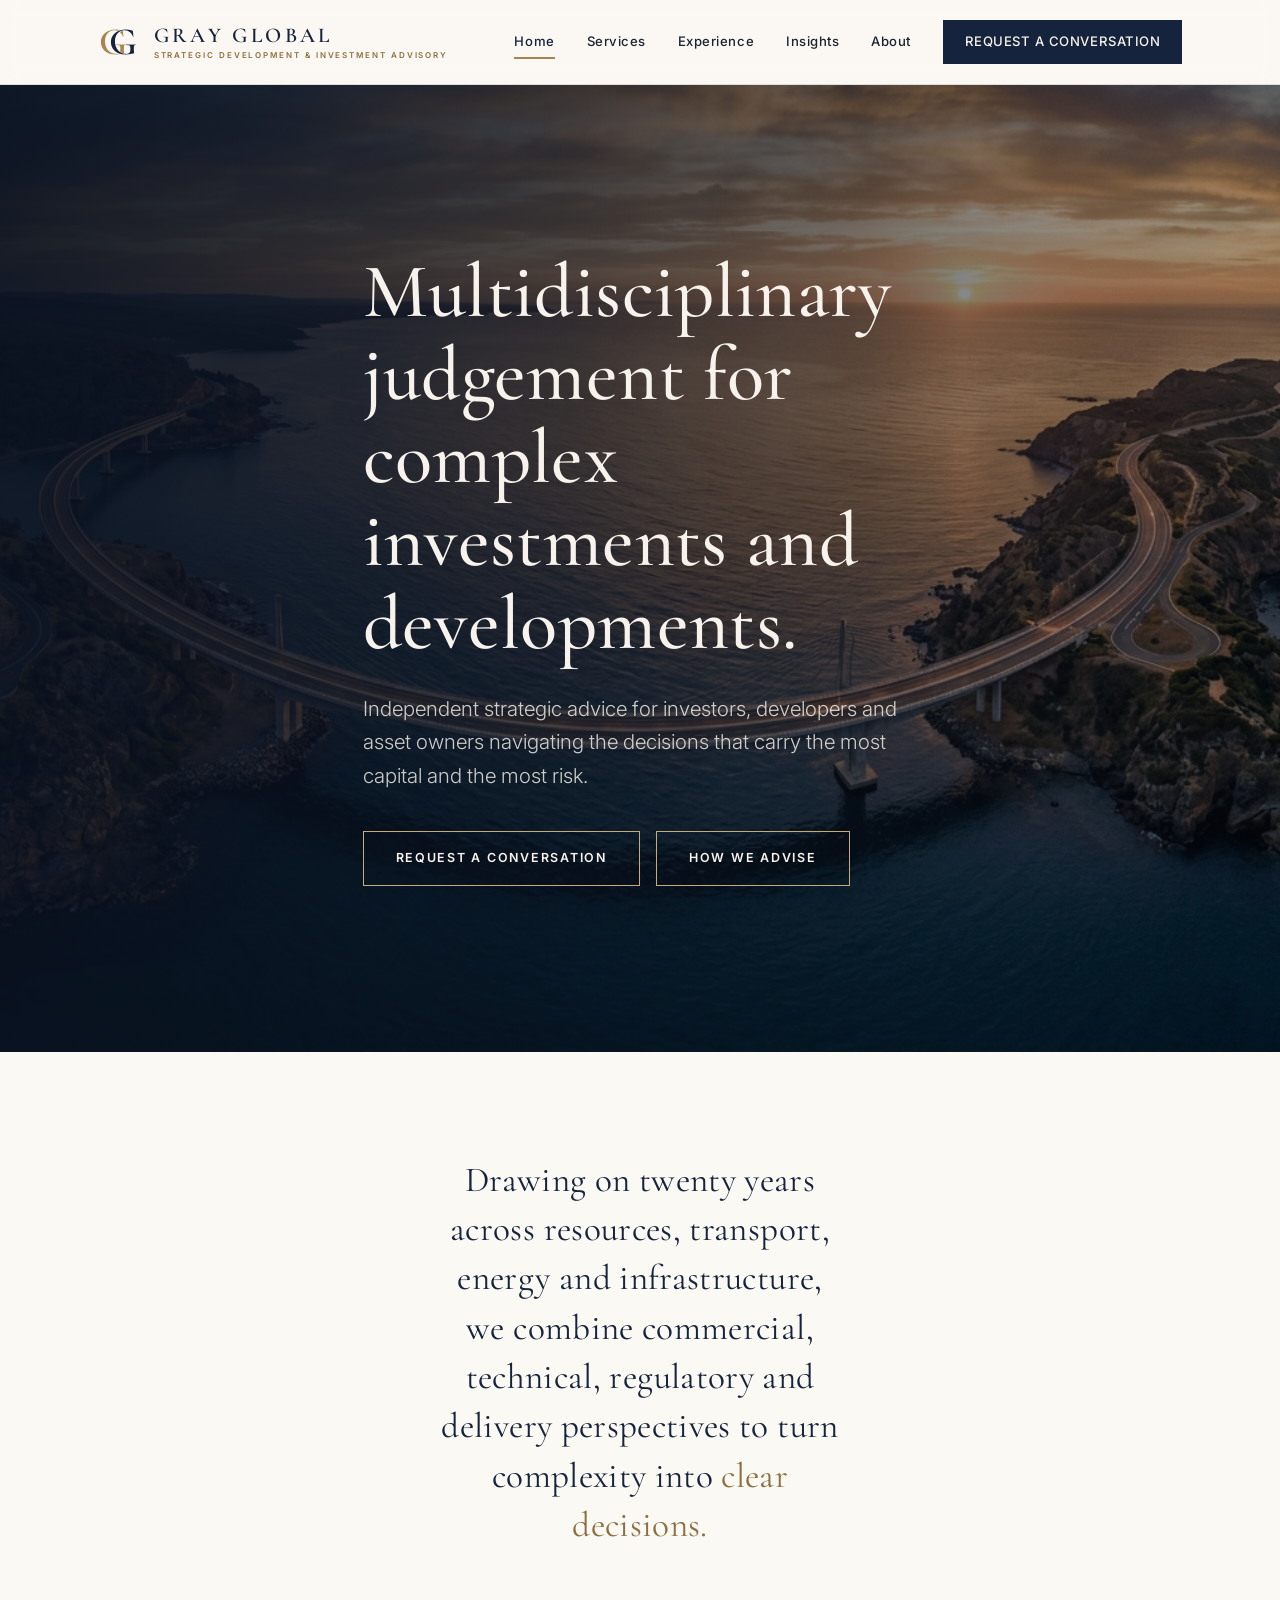
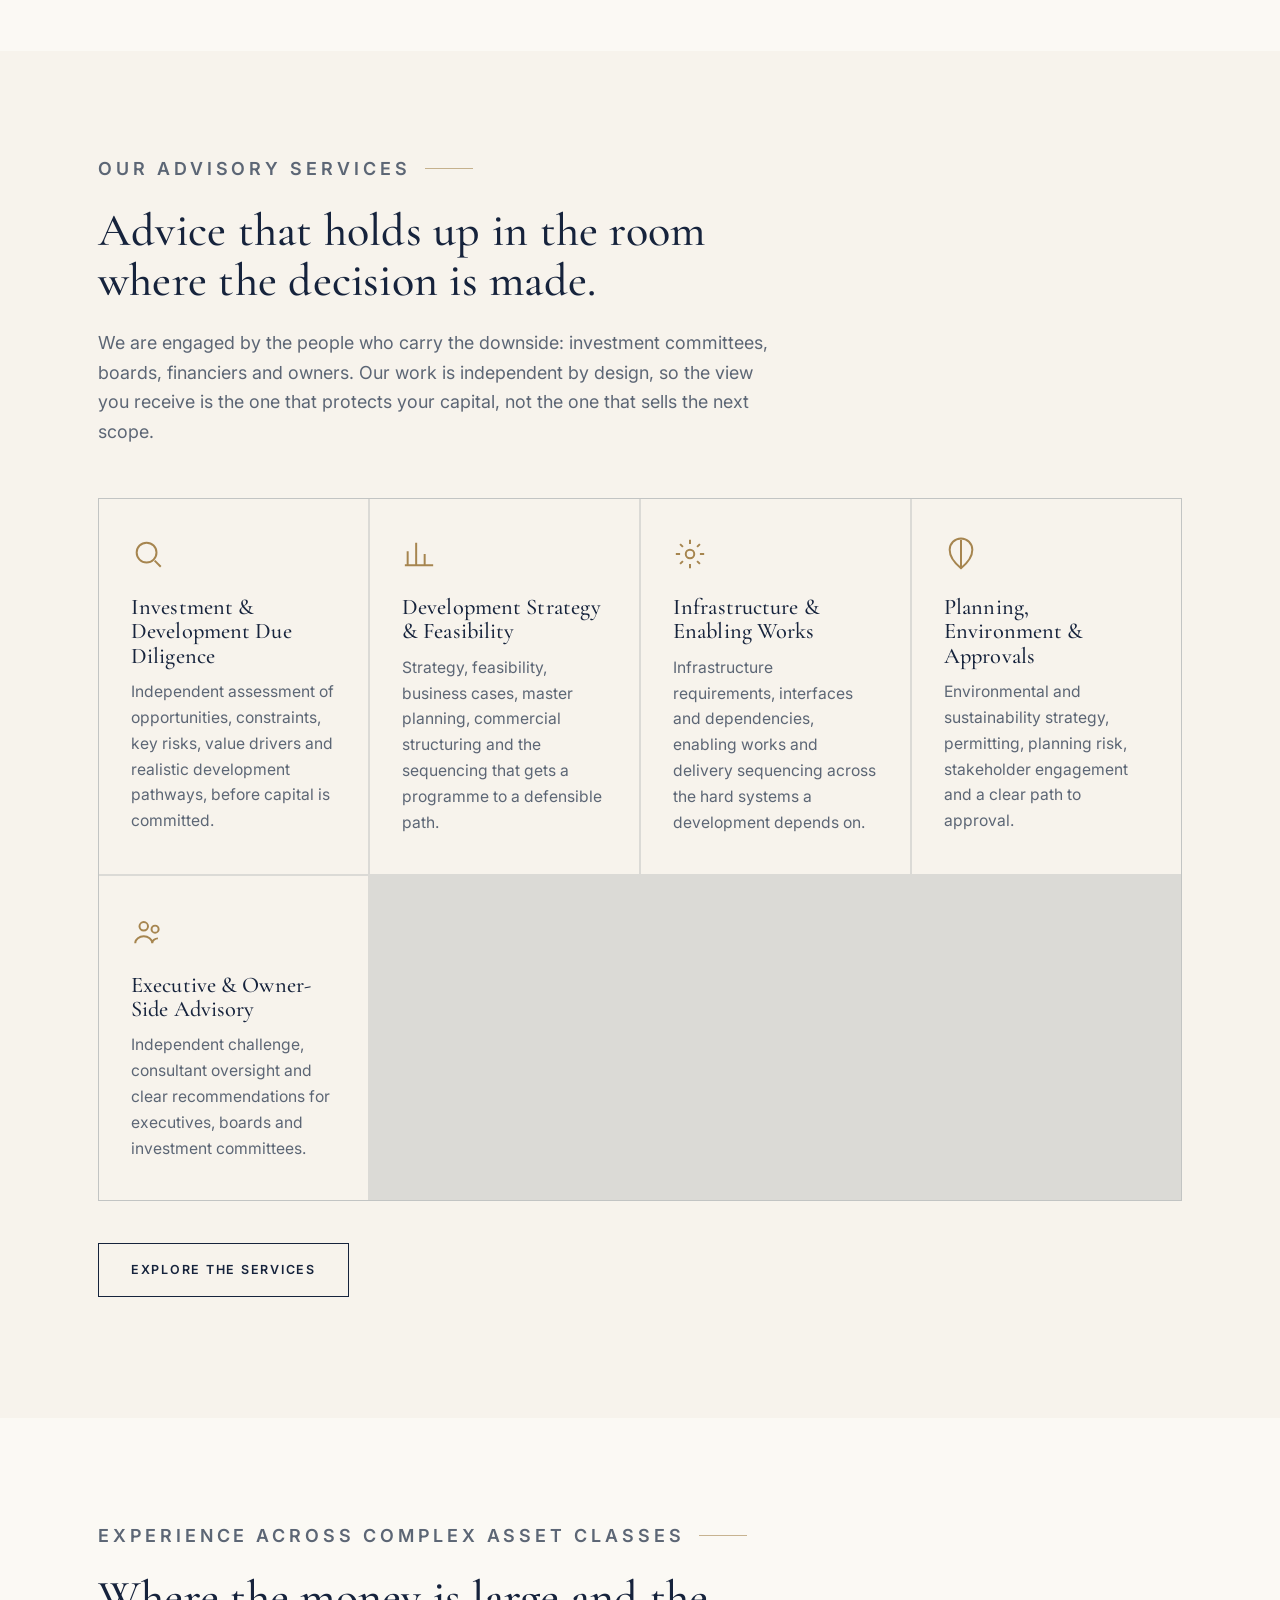
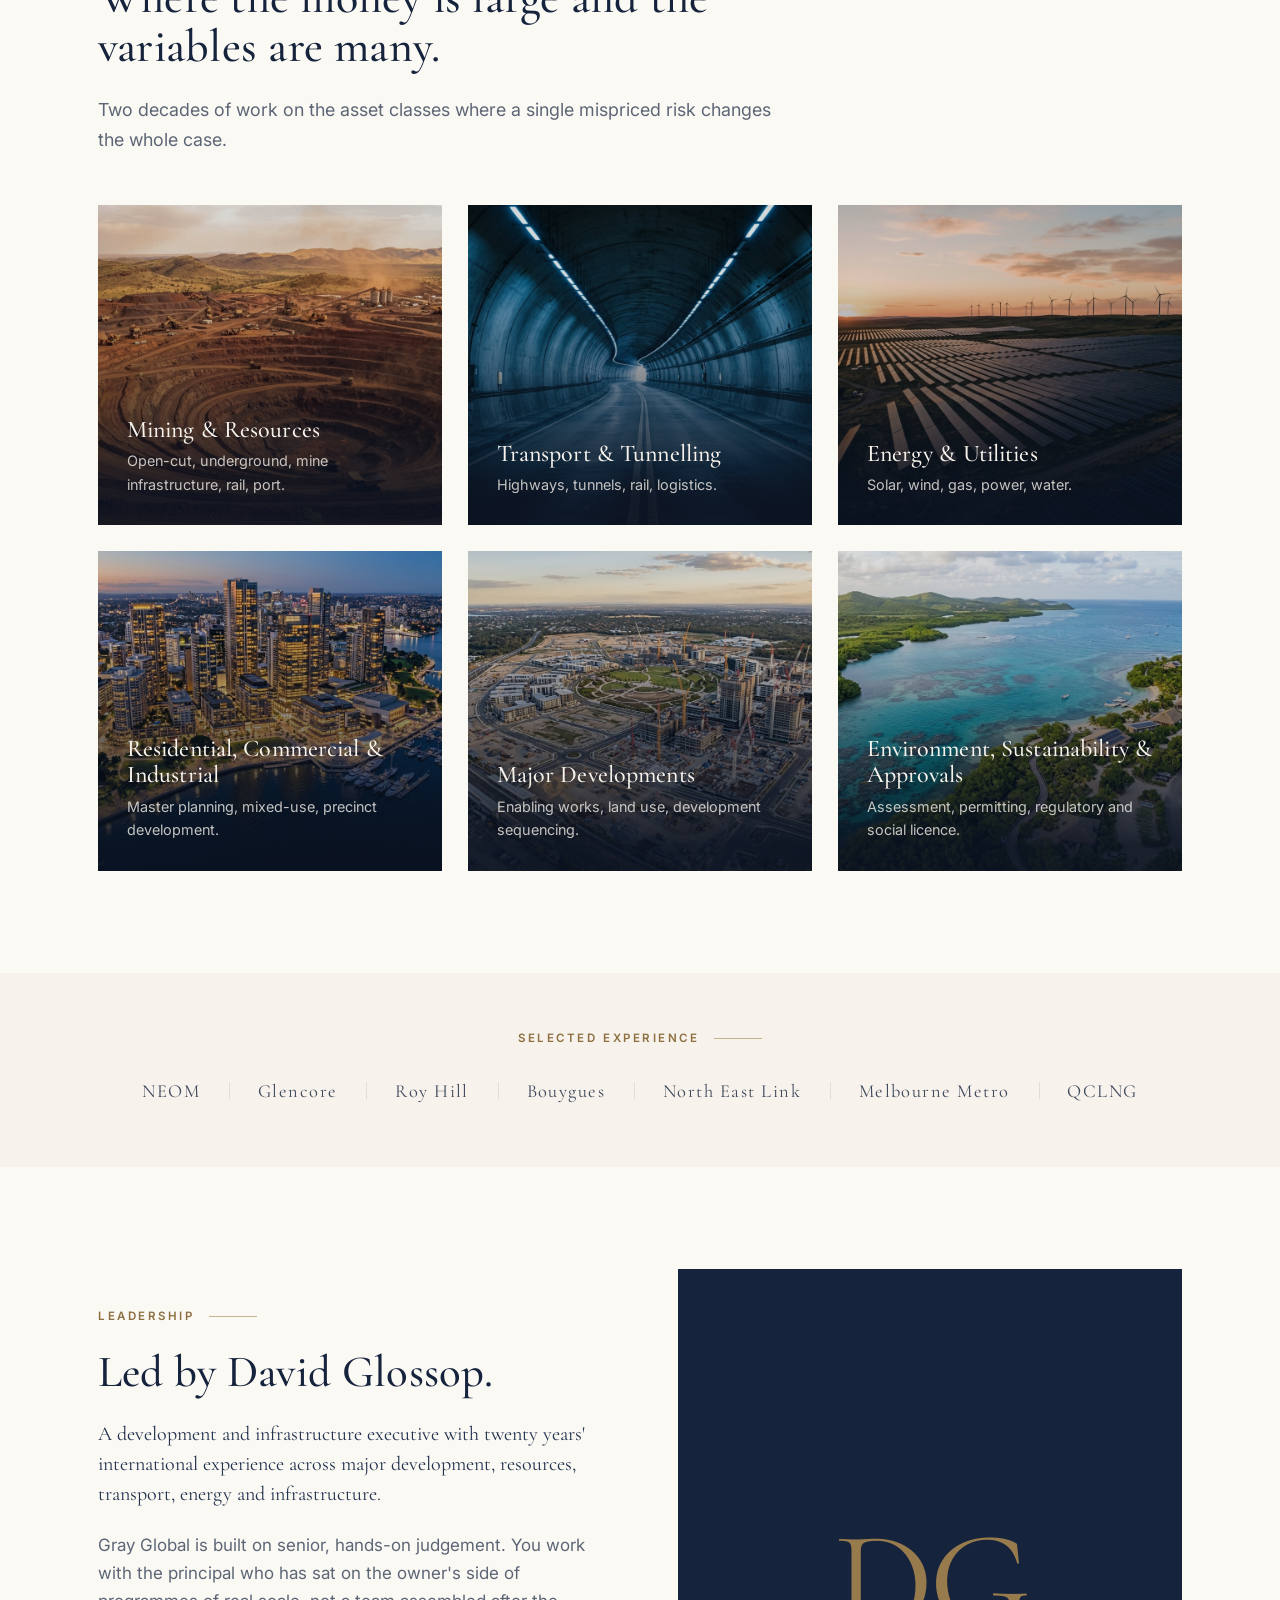
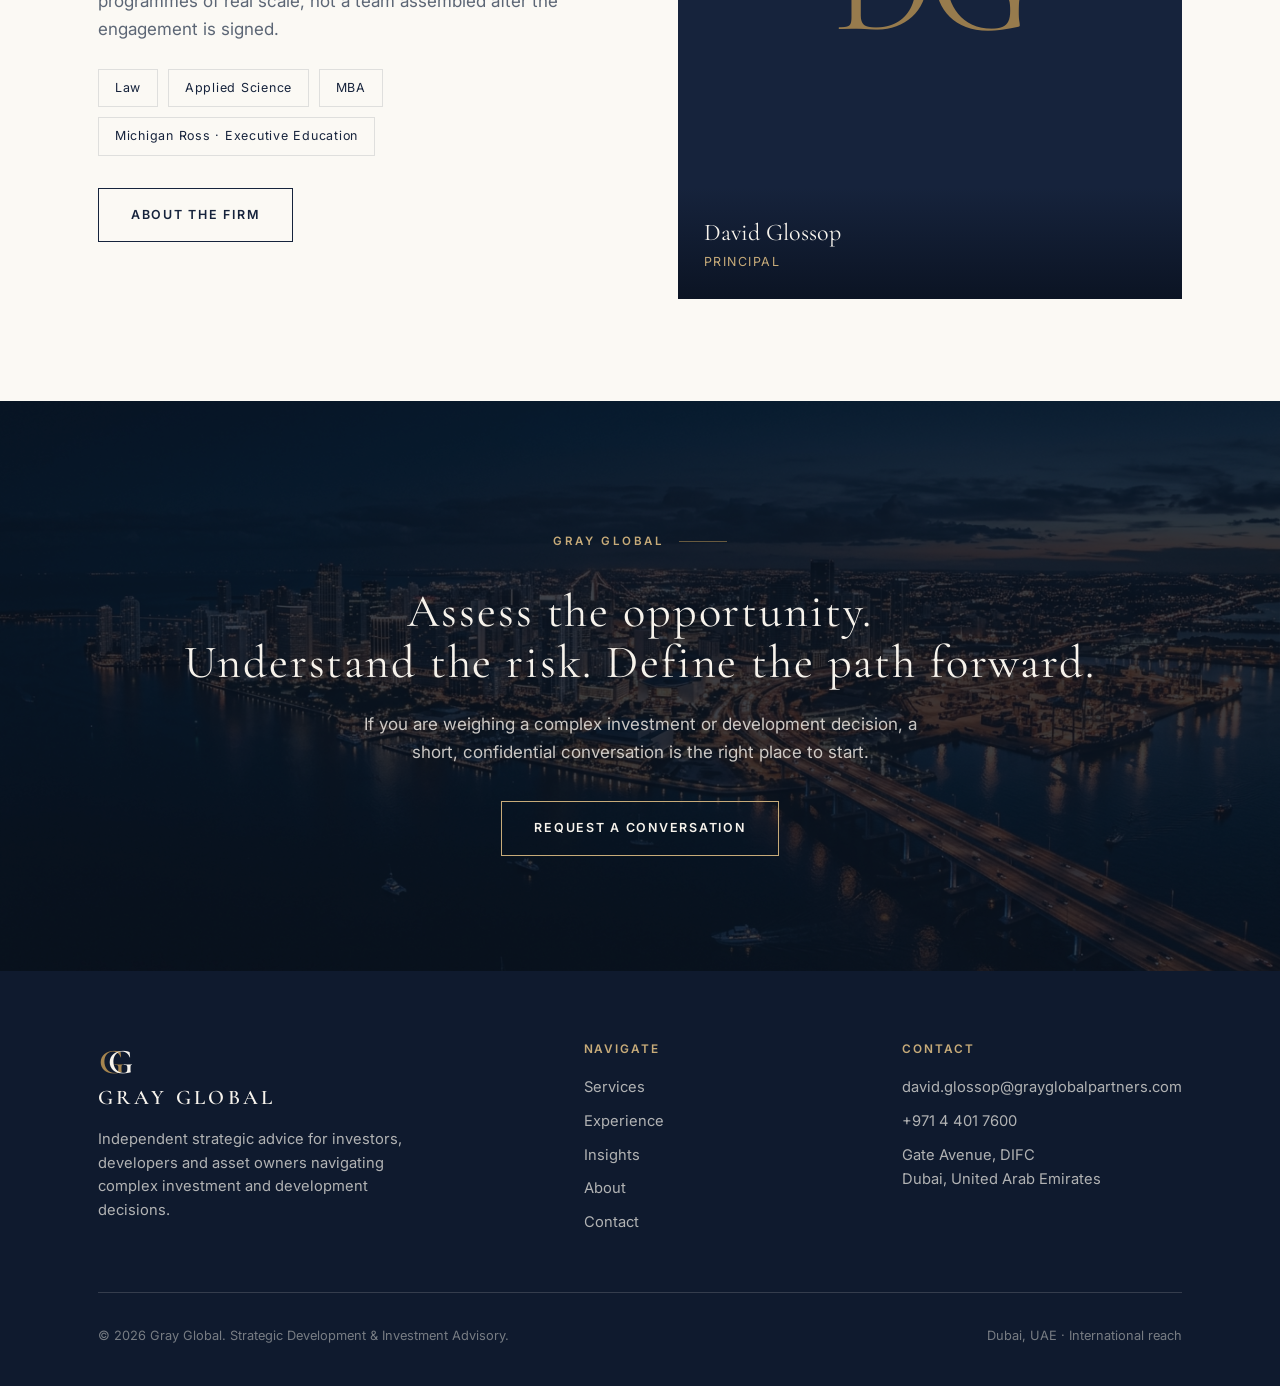
==== public/index.html @ 7c4947dd "Gray Global marketing site: six pages, three insight articles, custom imagery Hand-built static site" ====
<!DOCTYPE html>
<html lang="en">
<head>
<meta charset="utf-8">
<meta name="viewport" content="width=device-width, initial-scale=1">
<title>Gray Global — Strategic Development & Investment Advisory</title>
<meta name="description" content="Independent strategic advice for investors, developers and asset owners navigating complex investment and development decisions. Dubai, UAE. International reach.">
<link rel="icon" href="img/favicon.svg" type="image/svg+xml">
<link rel="preconnect" href="https://fonts.googleapis.com">
<link rel="preconnect" href="https://fonts.gstatic.com" crossorigin>
<link href="https://fonts.googleapis.com/css2?family=Cormorant+Garamond:wght@400;500;600&family=Inter:wght@300;400;500;600&display=swap" rel="stylesheet">
<link rel="stylesheet" href="css/style.css">
</head>
<body>

<header class="site-header">
  <div class="wrap">
    <a class="brand" href="index.html" aria-label="Gray Global home">
      <svg class="mark" viewBox="0 0 48 48" aria-hidden="true">
        <text x="1" y="38" font-size="44" font-weight="600" fill="#a6854f" style="font-family:var(--serif)">G</text>
        <text x="13" y="38" font-size="44" font-weight="600" fill="#16233c" stroke="#fbf9f4" stroke-width="1.1" paint-order="stroke" style="font-family:var(--serif)">G</text>
      </svg>
      <span class="word">
        <span class="name">GRAY GLOBAL</span>
        <span class="sub">Strategic Development &amp; Investment Advisory</span>
      </span>
    </a>
    <button class="nav-toggle" aria-label="Menu" onclick="document.getElementById('nav').classList.toggle('open')">
      <span></span><span></span><span></span>
    </button>
    <nav class="nav" id="nav">
      <a href="index.html" class="active">Home</a>
      <a href="services.html">Services</a>
      <a href="experience.html">Experience</a>
      <a href="insights.html">Insights</a>
      <a href="about.html">About</a>
      <a href="contact.html" class="btn solid">Request a conversation</a>
    </nav>
  </div>
</header>

<!-- HERO -->
<section class="hero">
  <div class="bg" style="background-image:url('img/hero.jpg')"></div>
  <div class="wrap">
    <h1>Multidisciplinary judgement for complex investments and developments.</h1>
    <p class="lead">Independent strategic advice for investors, developers and asset owners navigating the decisions that carry the most capital and the most risk.</p>
    <div class="cta-row">
      <a href="contact.html" class="btn light">Request a conversation</a>
      <a href="services.html" class="btn light" style="background:transparent">How we advise</a>
    </div>
  </div>
</section>

<!-- STATEMENT -->
<section class="statement">
  <div class="wrap">
    <p>Drawing on twenty years across resources, transport, energy and infrastructure, we combine commercial, technical, regulatory and delivery perspectives to turn complexity into <span class="accent">clear decisions.</span></p>
  </div>
</section>

<!-- SERVICES OVERVIEW -->
<section class="bg-cream">
  <div class="wrap">
    <div class="section-head">
      <p class="eyebrow">Our advisory services</p>
      <h2>Advice that holds up in the room where the decision is made.</h2>
      <p>We are engaged by the people who carry the downside: investment committees, boards, financiers and owners. Our work is independent by design, so the view you receive is the one that protects your capital, not the one that sells the next scope.</p>
    </div>
    <div class="grid svc">
      <div class="card">
        <svg class="ico" viewBox="0 0 24 24" fill="none" stroke="currentColor" stroke-width="1.4"><circle cx="11" cy="11" r="7"/><path d="M21 21l-4.3-4.3"/></svg>
        <h3>Investment &amp; Development Due Diligence</h3>
        <p>Independent assessment of opportunities, constraints, key risks, value drivers and realistic development pathways, before capital is committed.</p>
      </div>
      <div class="card">
        <svg class="ico" viewBox="0 0 24 24" fill="none" stroke="currentColor" stroke-width="1.4"><path d="M4 20V10M10 20V4M16 20v-8M22 20H2"/></svg>
        <h3>Development Strategy &amp; Feasibility</h3>
        <p>Strategy, feasibility, business cases, master planning, commercial structuring and the sequencing that gets a programme to a defensible path.</p>
      </div>
      <div class="card">
        <svg class="ico" viewBox="0 0 24 24" fill="none" stroke="currentColor" stroke-width="1.4"><circle cx="12" cy="12" r="3"/><path d="M12 2v3M12 19v3M2 12h3M19 12h3M5 5l2 2M17 17l2 2M19 5l-2 2M7 17l-2 2"/></svg>
        <h3>Infrastructure &amp; Enabling Works</h3>
        <p>Infrastructure requirements, interfaces and dependencies, enabling works and delivery sequencing across the hard systems a development depends on.</p>
      </div>
      <div class="card">
        <svg class="ico" viewBox="0 0 24 24" fill="none" stroke="currentColor" stroke-width="1.4"><path d="M12 22c5-4 8-8 8-13a8 8 0 1 0-16 0c0 5 3 9 8 13z"/><path d="M12 2v20"/></svg>
        <h3>Planning, Environment &amp; Approvals</h3>
        <p>Environmental and sustainability strategy, permitting, planning risk, stakeholder engagement and a clear path to approval.</p>
      </div>
      <div class="card">
        <svg class="ico" viewBox="0 0 24 24" fill="none" stroke="currentColor" stroke-width="1.4"><circle cx="9" cy="8" r="3"/><circle cx="17" cy="10" r="2.5"/><path d="M3 20c0-3 3-5 6-5s6 2 6 5M15 20c0-2 2-3.5 4-3.5"/></svg>
        <h3>Executive &amp; Owner-Side Advisory</h3>
        <p>Independent challenge, consultant oversight and clear recommendations for executives, boards and investment committees.</p>
      </div>
    </div>
    <p style="margin-top:2.6rem"><a href="services.html" class="btn">Explore the services</a></p>
  </div>
</section>

<!-- EXPERIENCE TILES -->
<section>
  <div class="wrap">
    <div class="section-head">
      <p class="eyebrow">Experience across complex asset classes</p>
      <h2>Where the money is large and the variables are many.</h2>
      <p>Two decades of work on the asset classes where a single mispriced risk changes the whole case.</p>
    </div>
    <div class="tiles">
      <div class="tile"><img src="img/mining.jpg" alt="Open-cut mine"><div class="tile-body"><h3>Mining &amp; Resources</h3><p>Open-cut, underground, mine infrastructure, rail, port.</p></div></div>
      <div class="tile"><img src="img/tunnel.jpg" alt="Tunnel"><div class="tile-body"><h3>Transport &amp; Tunnelling</h3><p>Highways, tunnels, rail, logistics.</p></div></div>
      <div class="tile"><img src="img/energy.jpg" alt="Energy"><div class="tile-body"><h3>Energy &amp; Utilities</h3><p>Solar, wind, gas, power, water.</p></div></div>
      <div class="tile"><img src="img/urban.jpg" alt="Urban development"><div class="tile-body"><h3>Residential, Commercial &amp; Industrial</h3><p>Master planning, mixed-use, precinct development.</p></div></div>
      <div class="tile"><img src="img/majordev.jpg" alt="Major development"><div class="tile-body"><h3>Major Developments</h3><p>Enabling works, land use, development sequencing.</p></div></div>
      <div class="tile"><img src="img/environment.jpg" alt="Environment"><div class="tile-body"><h3>Environment, Sustainability &amp; Approvals</h3><p>Assessment, permitting, regulatory and social licence.</p></div></div>
    </div>
  </div>
</section>

<!-- SELECTED EXPERIENCE LOGOS -->
<section class="bg-cream" style="padding-top:3.5rem;padding-bottom:3.5rem">
  <div class="wrap center">
    <p class="eyebrow center">Selected experience</p>
    <div class="logos">
      <span>NEOM</span><span>Glencore</span><span>Roy Hill</span><span>Bouygues</span><span>North East Link</span><span>Melbourne Metro</span><span>QCLNG</span>
    </div>
  </div>
</section>

<!-- LEADERSHIP TEASER -->
<section>
  <div class="wrap">
    <div class="lead-split">
      <div>
        <p class="eyebrow">Leadership</p>
        <h2 style="font-size:clamp(2rem,3.5vw,2.8rem)">Led by David Glossop.</h2>
        <p class="lede">A development and infrastructure executive with twenty years' international experience across major development, resources, transport, energy and infrastructure.</p>
        <p style="color:var(--muted)">Gray Global is built on senior, hands-on judgement. You work with the principal who has sat on the owner's side of programmes of real scale, not a team assembled after the engagement is signed.</p>
        <div class="creds">
          <span class="cred">Law</span>
          <span class="cred">Applied Science</span>
          <span class="cred">MBA</span>
          <span class="cred">Michigan Ross · Executive Education</span>
        </div>
        <p style="margin-top:2rem"><a href="about.html" class="btn">About the firm</a></p>
      </div>
      <div class="portrait">
        <div class="initials">DG</div>
        <div class="cap"><div class="n">David Glossop</div><div class="r">Principal</div></div>
      </div>
    </div>
  </div>
</section>

<!-- CTA BAND -->
<section class="band" style="padding:clamp(5rem,9vw,8rem) 0">
  <div class="bg" style="background-image:url('img/band.jpg')"></div>
  <div class="wrap">
    <p class="eyebrow center light">Gray Global</p>
    <h2>Assess the opportunity.<br>Understand the risk. Define the path forward.</h2>
    <p>If you are weighing a complex investment or development decision, a short, confidential conversation is the right place to start.</p>
    <a href="contact.html" class="btn light">Request a conversation</a>
  </div>
</section>

<!-- FOOTER -->
<footer class="site-footer">
  <div class="wrap">
    <div class="top">
      <div>
        <a class="brand" href="index.html" style="gap:0.7rem">
          <svg class="mark" viewBox="0 0 48 48" aria-hidden="true" style="width:38px;height:38px">
            <text x="1" y="38" font-size="44" font-weight="600" fill="#a6854f" style="font-family:var(--serif)">G</text>
            <text x="13" y="38" font-size="44" font-weight="600" fill="#f7f3ec" style="font-family:var(--serif)">G</text>
          </svg>
          <span class="word"><span class="name" style="color:#f7f3ec;font-family:var(--serif);font-size:1.3rem;letter-spacing:0.16em">GRAY GLOBAL</span></span>
        </a>
        <p class="blurb">Independent strategic advice for investors, developers and asset owners navigating complex investment and development decisions.</p>
      </div>
      <div>
        <h4>Navigate</h4>
        <a href="services.html">Services</a>
        <a href="experience.html">Experience</a>
        <a href="insights.html">Insights</a>
        <a href="about.html">About</a>
        <a href="contact.html">Contact</a>
      </div>
      <div>
        <h4>Contact</h4>
        <a href="mailto:david.glossop@grayglobalpartners.com">david.glossop@grayglobalpartners.com</a>
        <a href="tel:+97144017600">+971 4 401 7600</a>
        <span style="display:block;margin-top:0.6rem;color:rgba(247,243,236,0.7)">Gate Avenue, DIFC<br>Dubai, United Arab Emirates</span>
      </div>
    </div>
    <div class="bottom">
      <span>© 2026 Gray Global. Strategic Development &amp; Investment Advisory.</span>
      <span>Dubai, UAE · International reach</span>
    </div>
  </div>
</footer>

</body>
</html>
---- public/css/style.css ----
/* Gray Global — design system
   Palette and type lifted from the capability-statement flyer:
   deep navy, muted bronze, warm cream, classical serif display. */

:root {
  --navy:        #16233c;
  --navy-deep:   #0f1a2e;
  --navy-soft:   #22324f;
  --bronze:      #a6854f;
  --bronze-dim:  #8d6f40;
  --bronze-light:#c7ab79;
  --cream:       #f7f3ec;
  --paper:       #fbf9f4;
  --ink:         #1b2330;
  --muted:       #5c6675;
  --line:        rgba(22, 35, 60, 0.12);
  --line-light:  rgba(247, 243, 236, 0.16);

  --serif: "Cormorant Garamond", Georgia, "Times New Roman", serif;
  --sans:  "Inter", -apple-system, BlinkMacSystemFont, "Segoe UI", Helvetica, Arial, sans-serif;

  --wrap: 1180px;
  --gutter: clamp(1.25rem, 4vw, 3rem);
}

*, *::before, *::after { box-sizing: border-box; }

html { scroll-behavior: smooth; -webkit-text-size-adjust: 100%; }

body {
  margin: 0;
  font-family: var(--sans);
  color: var(--ink);
  background: var(--paper);
  font-size: 17px;
  line-height: 1.65;
  font-weight: 400;
  -webkit-font-smoothing: antialiased;
  text-rendering: optimizeLegibility;
}

h1, h2, h3, h4 {
  font-family: var(--serif);
  font-weight: 500;
  line-height: 1.08;
  color: var(--navy);
  margin: 0 0 0.5em;
  letter-spacing: 0.005em;
}

p { margin: 0 0 1.1em; }
a { color: var(--bronze-dim); text-decoration: none; transition: color .2s ease; }
a:hover { color: var(--navy); }
img { max-width: 100%; display: block; }

.wrap { max-width: var(--wrap); margin: 0 auto; padding: 0 var(--gutter); }

.eyebrow {
  font-family: var(--sans);
  font-size: 0.72rem;
  font-weight: 600;
  letter-spacing: 0.22em;
  text-transform: uppercase;
  color: var(--bronze-dim);
  margin: 0 0 1.4rem;
  display: flex;
  align-items: center;
  gap: 0.9rem;
}
.eyebrow::after {
  content: "";
  flex: 0 0 48px;
  height: 1px;
  background: var(--bronze);
  opacity: 0.6;
}
.eyebrow.center { justify-content: center; }
.eyebrow.light { color: var(--bronze-light); }

/* ---------- buttons ---------- */
.btn {
  display: inline-block;
  font-family: var(--sans);
  font-size: 0.78rem;
  font-weight: 600;
  letter-spacing: 0.14em;
  text-transform: uppercase;
  padding: 1rem 2rem;
  border: 1px solid var(--navy);
  color: var(--navy);
  background: transparent;
  cursor: pointer;
  transition: all .25s ease;
}
.btn:hover { background: var(--navy); color: var(--cream); }
.btn.solid { background: var(--navy); color: var(--cream); }
.btn.solid:hover { background: var(--bronze); border-color: var(--bronze); color: #fff; }
.btn.light { border-color: var(--bronze-light); color: var(--cream); }
.btn.light:hover { background: var(--bronze); border-color: var(--bronze); color: #fff; }

/* ---------- header ---------- */
.site-header {
  position: sticky; top: 0; z-index: 50;
  background: rgba(251, 249, 244, 0.86);
  backdrop-filter: saturate(140%) blur(10px);
  border-bottom: 1px solid var(--line);
}
.site-header .wrap {
  display: flex; align-items: center; justify-content: space-between;
  height: 84px;
}
.brand { display: flex; align-items: center; gap: 0.85rem; }
.brand .mark { width: 42px; height: 42px; flex: none; }
.brand .word { display: flex; flex-direction: column; line-height: 1; }
.brand .word .name {
  font-family: var(--serif); font-size: 1.32rem; font-weight: 600;
  letter-spacing: 0.16em; color: var(--navy);
}
.brand .word .sub {
  font-family: var(--sans); font-size: 0.5rem; font-weight: 600;
  letter-spacing: 0.24em; text-transform: uppercase; color: var(--bronze-dim);
  margin-top: 4px;
}
.nav { display: flex; align-items: center; gap: 2rem; }
.nav a {
  font-family: var(--sans); font-size: 0.82rem; font-weight: 500;
  letter-spacing: 0.04em; color: var(--ink); position: relative; padding: 4px 0;
}
.nav a:hover, .nav a.active { color: var(--navy); }
.nav a.active::after {
  content: ""; position: absolute; left: 0; right: 0; bottom: -2px;
  height: 2px; background: var(--bronze);
}
.nav .btn { padding: 0.65rem 1.3rem; }
.nav-toggle { display: none; background: none; border: 0; cursor: pointer; padding: 8px; }
.nav-toggle span { display: block; width: 24px; height: 2px; background: var(--navy); margin: 5px 0; transition: .2s; }

/* ---------- hero ---------- */
.hero {
  position: relative;
  min-height: 86vh;
  display: flex; align-items: center;
  color: var(--cream);
  overflow: hidden;
}
.hero .bg {
  position: absolute; inset: 0;
  background: var(--navy-deep) center/cover no-repeat;
  z-index: 0;
}
.hero .bg::after {
  content: ""; position: absolute; inset: 0;
  background: linear-gradient(100deg, rgba(10,18,33,0.92) 0%, rgba(10,18,33,0.70) 42%, rgba(10,18,33,0.25) 100%);
}
.hero .wrap { position: relative; z-index: 2; padding-top: 4rem; padding-bottom: 4rem; }
.hero h1 {
  color: var(--cream);
  font-size: clamp(2.6rem, 6vw, 4.9rem);
  font-weight: 500;
  max-width: 15ch;
  margin-bottom: 1.6rem;
}
.hero .lead {
  font-size: clamp(1.05rem, 1.6vw, 1.3rem);
  max-width: 46ch; color: rgba(247,243,236,0.82); font-weight: 300;
  margin-bottom: 2.4rem;
}
.hero .cta-row { display: flex; gap: 1rem; flex-wrap: wrap; }

/* ---------- generic section ---------- */
section { padding: clamp(4rem, 8vw, 7rem) 0; }
.section-head { max-width: 62ch; margin-bottom: 3.2rem; }
.section-head.center { margin-left: auto; margin-right: auto; text-align: center; }
.section-head h2 { font-size: clamp(2rem, 3.6vw, 3rem); }
.section-head p { color: var(--muted); font-size: 1.12rem; }
.lede { font-size: 1.25rem; color: var(--navy-soft); font-family: var(--serif); font-weight: 400; line-height: 1.5; }

.bg-cream { background: var(--cream); }
.bg-navy { background: var(--navy); color: rgba(247,243,236,0.82); }
.bg-navy h2, .bg-navy h3 { color: var(--cream); }

/* intro statement */
.statement { text-align: center; }
.statement p {
  font-family: var(--serif); font-weight: 400;
  font-size: clamp(1.5rem, 3vw, 2.2rem); line-height: 1.4;
  color: var(--navy); max-width: 24ch; margin: 0 auto; letter-spacing: 0.01em;
}
.statement p .accent { color: var(--bronze-dim); }

/* ---------- service cards ---------- */
.grid { display: grid; gap: 2px; background: var(--line); border: 1px solid var(--line); }
.grid.svc { grid-template-columns: repeat(auto-fit, minmax(230px, 1fr)); }
.card {
  background: var(--paper); padding: 2.4rem 2rem;
  display: flex; flex-direction: column;
}
.bg-cream .card { background: var(--cream); }
.card .ico {
  width: 34px; height: 34px; color: var(--bronze); margin-bottom: 1.5rem;
}
.card h3 { font-size: 1.4rem; margin-bottom: 0.7rem; }
.card p { color: var(--muted); font-size: 0.98rem; margin-bottom: 0; }
.card .num {
  font-family: var(--serif); font-size: 0.95rem; color: var(--bronze);
  letter-spacing: 0.1em; margin-bottom: 1.3rem;
}

/* ---------- service detail rows ---------- */
.svc-row {
  display: grid; grid-template-columns: 0.9fr 1.4fr; gap: clamp(2rem, 6vw, 5rem);
  padding: clamp(2.6rem, 5vw, 4rem) 0; border-top: 1px solid var(--line);
  align-items: start;
}
.svc-row:last-child { border-bottom: 1px solid var(--line); }
.svc-row .num-lg { font-family: var(--serif); font-size: 2.4rem; color: var(--bronze); line-height: 1; }
.svc-row h3 { font-size: 1.9rem; margin-top: 0.6rem; }
.svc-row .detail p:last-child { margin-bottom: 0; }
.svc-row .detail .tags { display: flex; flex-wrap: wrap; gap: 0.5rem; margin-top: 1.4rem; }
.tag {
  font-family: var(--sans); font-size: 0.72rem; font-weight: 500; letter-spacing: 0.04em;
  color: var(--navy-soft); border: 1px solid var(--line); padding: 0.4rem 0.85rem; border-radius: 2px;
}

/* ---------- experience tiles ---------- */
.tiles { display: grid; grid-template-columns: repeat(auto-fit, minmax(300px, 1fr)); gap: 1.6rem; }
.tile { position: relative; overflow: hidden; min-height: 320px; display: flex; align-items: flex-end; color: var(--cream); }
.tile img { position: absolute; inset: 0; width: 100%; height: 100%; object-fit: cover; z-index: 0; transition: transform .6s ease; }
.tile::after { content: ""; position: absolute; inset: 0; background: linear-gradient(to top, rgba(10,18,33,0.92) 8%, rgba(10,18,33,0.15) 75%); z-index: 1; }
.tile:hover img { transform: scale(1.05); }
.tile .tile-body { position: relative; z-index: 2; padding: 1.8rem; }
.tile h3 { color: var(--cream); font-size: 1.5rem; margin-bottom: 0.4rem; }
.tile p { color: rgba(247,243,236,0.78); font-size: 0.9rem; margin: 0; }

/* ---------- engagements list ---------- */
.eng { border-top: 1px solid var(--line); padding: 2.4rem 0; display: grid; grid-template-columns: 0.5fr 1.5fr; gap: 2rem; }
.eng:last-child { border-bottom: 1px solid var(--line); }
.eng .proj { font-family: var(--serif); font-size: 1.55rem; color: var(--navy); }
.eng .meta { font-size: 0.78rem; letter-spacing: 0.1em; text-transform: uppercase; color: var(--bronze-dim); margin-top: 0.4rem; }
.eng .body p:last-child { margin-bottom: 0; }

/* ---------- logos strip ---------- */
.logos { display: flex; flex-wrap: wrap; justify-content: center; gap: 1rem 0; align-items: center; }
.logos span {
  font-family: var(--serif); font-size: 1.15rem; letter-spacing: 0.08em; color: var(--navy);
  padding: 0.3rem 1.8rem; position: relative; opacity: 0.82;
}
.logos span + span::before {
  content: ""; position: absolute; left: 0; top: 50%; transform: translateY(-50%);
  height: 1.1rem; width: 1px; background: var(--line);
}

/* ---------- CTA band ---------- */
.band { position: relative; color: var(--cream); text-align: center; overflow: hidden; }
.band .bg { position: absolute; inset: 0; background: var(--navy-deep) center/cover no-repeat; z-index: 0; }
.band .bg::after { content: ""; position: absolute; inset: 0; background: rgba(10,18,33,0.78); }
.band .wrap { position: relative; z-index: 2; }
.band h2 { color: var(--cream); font-size: clamp(1.8rem, 4vw, 2.9rem); font-weight: 400; letter-spacing: 0.04em; }
.band p { color: rgba(247,243,236,0.8); max-width: 52ch; margin: 1rem auto 2.2rem; }

/* ---------- insights ---------- */
.posts { display: grid; grid-template-columns: repeat(auto-fit, minmax(300px, 1fr)); gap: 2.4rem; }
.post { display: flex; flex-direction: column; }
.post .kicker { font-size: 0.72rem; letter-spacing: 0.16em; text-transform: uppercase; color: var(--bronze-dim); margin-bottom: 0.9rem; }
.post h3 { font-size: 1.65rem; margin-bottom: 0.7rem; }
.post h3 a { color: var(--navy); }
.post h3 a:hover { color: var(--bronze-dim); }
.post p { color: var(--muted); font-size: 0.98rem; }
.post .read { font-size: 0.78rem; letter-spacing: 0.1em; text-transform: uppercase; color: var(--bronze-dim); font-weight: 600; margin-top: auto; }

/* article */
.article { max-width: 44rem; margin: 0 auto; }
.article .kicker { font-size: 0.74rem; letter-spacing: 0.16em; text-transform: uppercase; color: var(--bronze-dim); margin-bottom: 1.2rem; }
.article h1 { font-size: clamp(2.2rem, 4.5vw, 3.4rem); margin-bottom: 1.2rem; }
.article .byline { color: var(--muted); font-size: 0.9rem; margin-bottom: 2.6rem; padding-bottom: 2rem; border-bottom: 1px solid var(--line); }
.article h2 { font-size: 1.7rem; margin: 2.4rem 0 0.8rem; }
.article p { font-size: 1.08rem; line-height: 1.75; }
.article blockquote { margin: 2rem 0; padding-left: 1.6rem; border-left: 2px solid var(--bronze); font-family: var(--serif); font-size: 1.4rem; line-height: 1.5; color: var(--navy); }

/* ---------- about ---------- */
.lead-split { display: grid; grid-template-columns: 1fr 1fr; gap: clamp(2rem, 6vw, 5rem); align-items: center; }
.portrait { background: var(--navy); aspect-ratio: 4/5; position: relative; overflow: hidden; display: flex; align-items: flex-end; }
.portrait .initials { font-family: var(--serif); font-size: 9rem; color: var(--bronze); opacity: 0.9; position: absolute; inset: 0; display: flex; align-items: center; justify-content: center; letter-spacing: -0.04em; }
.portrait .cap { position: relative; z-index: 2; padding: 1.6rem; color: var(--cream); background: linear-gradient(to top, rgba(10,18,33,0.9), transparent); width: 100%; }
.portrait .cap .n { font-family: var(--serif); font-size: 1.5rem; }
.portrait .cap .r { font-size: 0.78rem; letter-spacing: 0.12em; text-transform: uppercase; color: var(--bronze-light); }
.creds { display: flex; flex-wrap: wrap; gap: 0.6rem; margin-top: 1.6rem; }
.cred { font-family: var(--sans); font-size: 0.78rem; letter-spacing: 0.06em; color: var(--navy); border: 1px solid var(--line); padding: 0.5rem 1rem; }

.facts { display: grid; grid-template-columns: repeat(auto-fit, minmax(180px, 1fr)); gap: 2px; background: var(--line); border: 1px solid var(--line); margin-top: 1rem; }
.fact { background: var(--paper); padding: 2rem 1.6rem; }
.bg-cream .fact { background: var(--cream); }
.fact .big { font-family: var(--serif); font-size: 2.8rem; color: var(--navy); line-height: 1; }
.fact .lbl { font-size: 0.82rem; color: var(--muted); margin-top: 0.6rem; }

/* ---------- contact ---------- */
.contact-grid { display: grid; grid-template-columns: 1fr 1fr; gap: clamp(2.5rem, 6vw, 5rem); }
.field { margin-bottom: 1.4rem; }
.field label { display: block; font-size: 0.74rem; letter-spacing: 0.1em; text-transform: uppercase; color: var(--navy-soft); font-weight: 600; margin-bottom: 0.55rem; }
.field input, .field textarea, .field select {
  width: 100%; font-family: var(--sans); font-size: 1rem; color: var(--ink);
  padding: 0.85rem 1rem; border: 1px solid var(--line); background: #fff; border-radius: 2px;
}
.field input:focus, .field textarea:focus, .field select:focus { outline: none; border-color: var(--bronze); }
.field textarea { min-height: 140px; resize: vertical; }
.form-note { font-size: 0.82rem; color: var(--muted); margin-top: 1rem; }
.form-ok { display: none; padding: 1.1rem 1.3rem; background: rgba(166,133,79,0.12); border: 1px solid var(--bronze); color: var(--navy); margin-bottom: 1.4rem; font-size: 0.95rem; }
.contact-detail { margin-bottom: 1.8rem; }
.contact-detail .k { font-size: 0.72rem; letter-spacing: 0.14em; text-transform: uppercase; color: var(--bronze-dim); margin-bottom: 0.3rem; }
.contact-detail .v { font-size: 1.15rem; color: var(--navy); font-family: var(--serif); }
.contact-detail .v a { color: var(--navy); }
.contact-detail .v a:hover { color: var(--bronze-dim); }

/* ---------- footer ---------- */
.site-footer { background: var(--navy-deep); color: rgba(247,243,236,0.7); padding: 4.5rem 0 2.5rem; font-size: 0.92rem; }
.site-footer .top { display: grid; grid-template-columns: 1.6fr 1fr 1fr; gap: 2.5rem; padding-bottom: 3rem; border-bottom: 1px solid var(--line-light); }
.site-footer h4 { color: var(--bronze-light); font-family: var(--sans); font-size: 0.74rem; letter-spacing: 0.16em; text-transform: uppercase; font-weight: 600; margin-bottom: 1.2rem; }
.site-footer a { color: rgba(247,243,236,0.7); display: block; margin-bottom: 0.6rem; }
.site-footer a:hover { color: var(--cream); }
.site-footer .brand .name { color: var(--cream); }
.site-footer .blurb { max-width: 34ch; margin-top: 1.2rem; line-height: 1.6; }
.site-footer .bottom { display: flex; justify-content: space-between; flex-wrap: wrap; gap: 1rem; padding-top: 2rem; font-size: 0.8rem; color: rgba(247,243,236,0.45); }

/* ---------- utilities ---------- */
.mt-0 { margin-top: 0; }
.center { text-align: center; }
.narrow { max-width: 54rem; }

/* ---------- responsive ---------- */
@media (max-width: 860px) {
  .nav { position: fixed; inset: 84px 0 auto 0; background: var(--paper); flex-direction: column; align-items: flex-start; gap: 0; padding: 1rem var(--gutter) 2rem; border-bottom: 1px solid var(--line); transform: translateY(-120%); transition: transform .3s ease; }
  .nav.open { transform: translateY(0); }
  .nav a { width: 100%; padding: 0.9rem 0; border-bottom: 1px solid var(--line); }
  .nav .btn { margin-top: 1rem; width: 100%; text-align: center; }
  .nav-toggle { display: block; }
  .svc-row { grid-template-columns: 1fr; gap: 1rem; }
  .eng { grid-template-columns: 1fr; gap: 0.6rem; }
  .lead-split, .contact-grid { grid-template-columns: 1fr; }
  .site-footer .top { grid-template-columns: 1fr; gap: 2rem; }
  .hero { min-height: 78vh; }
}
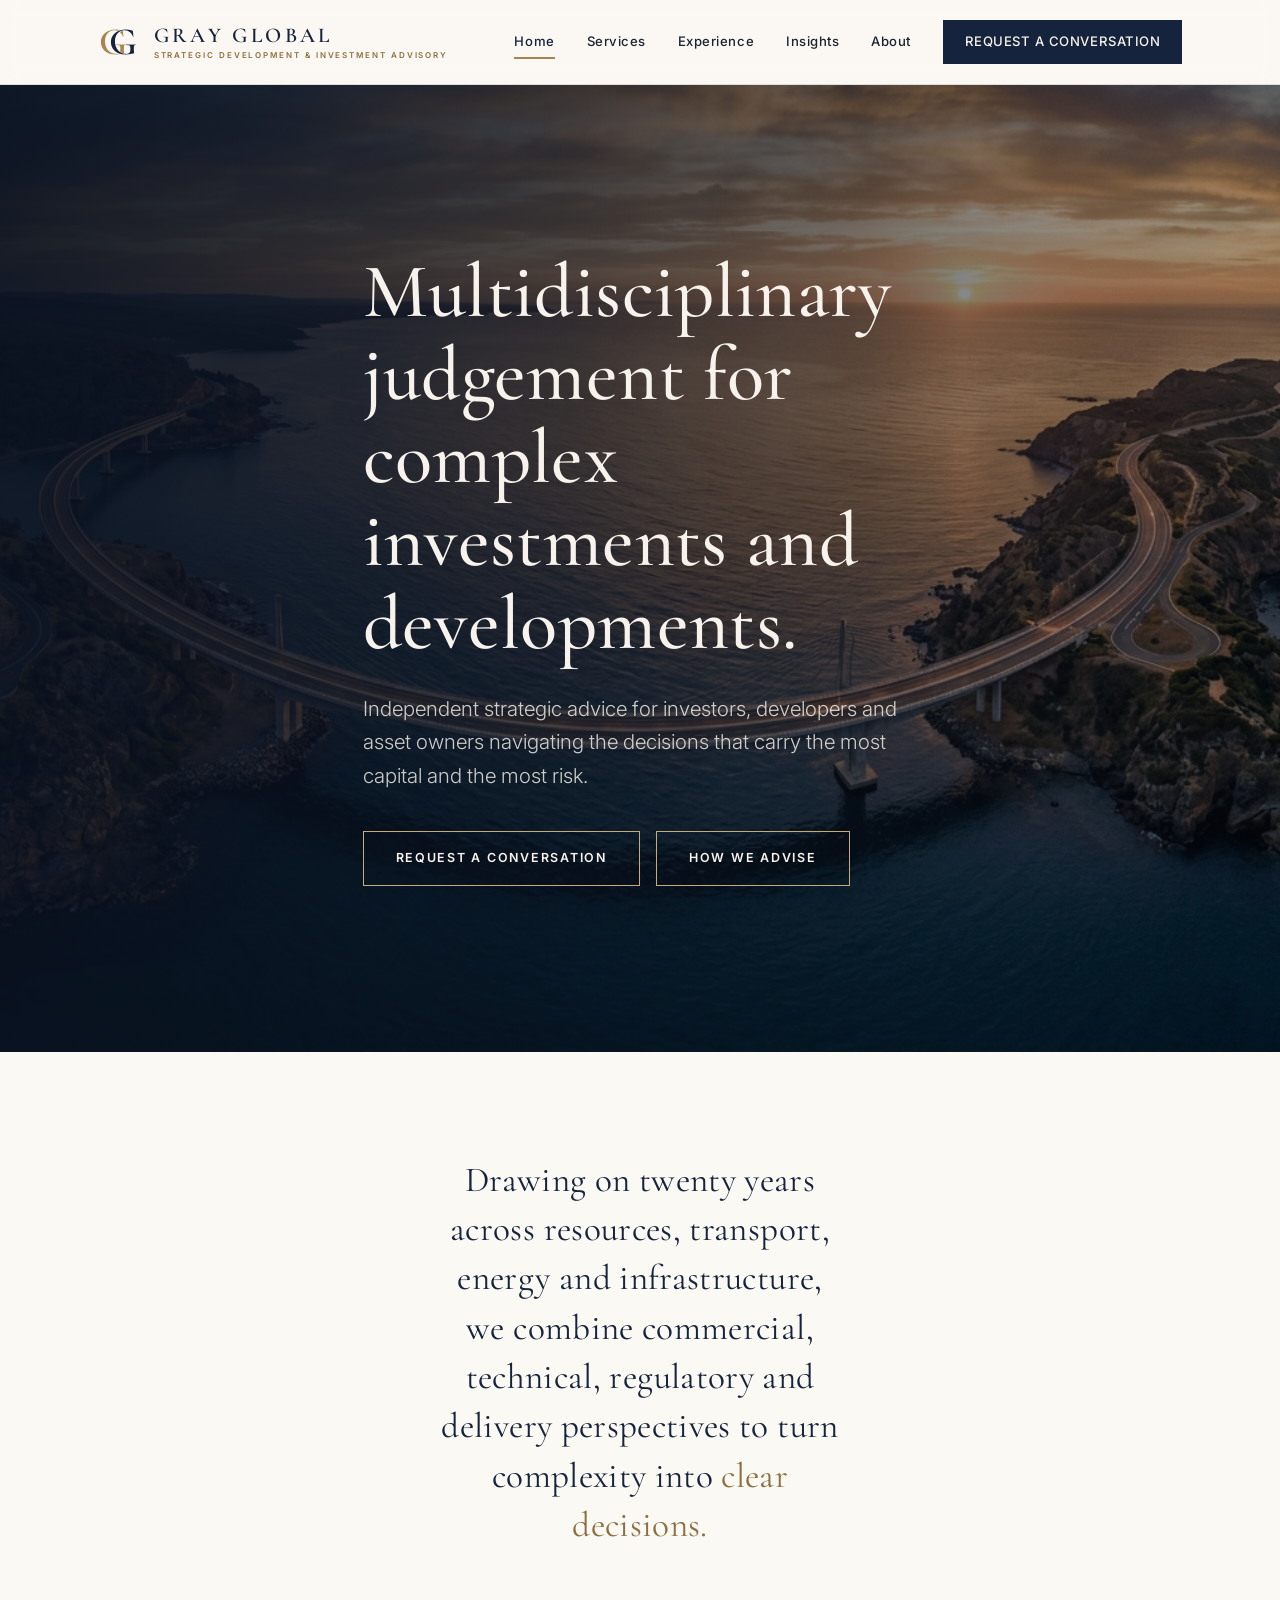
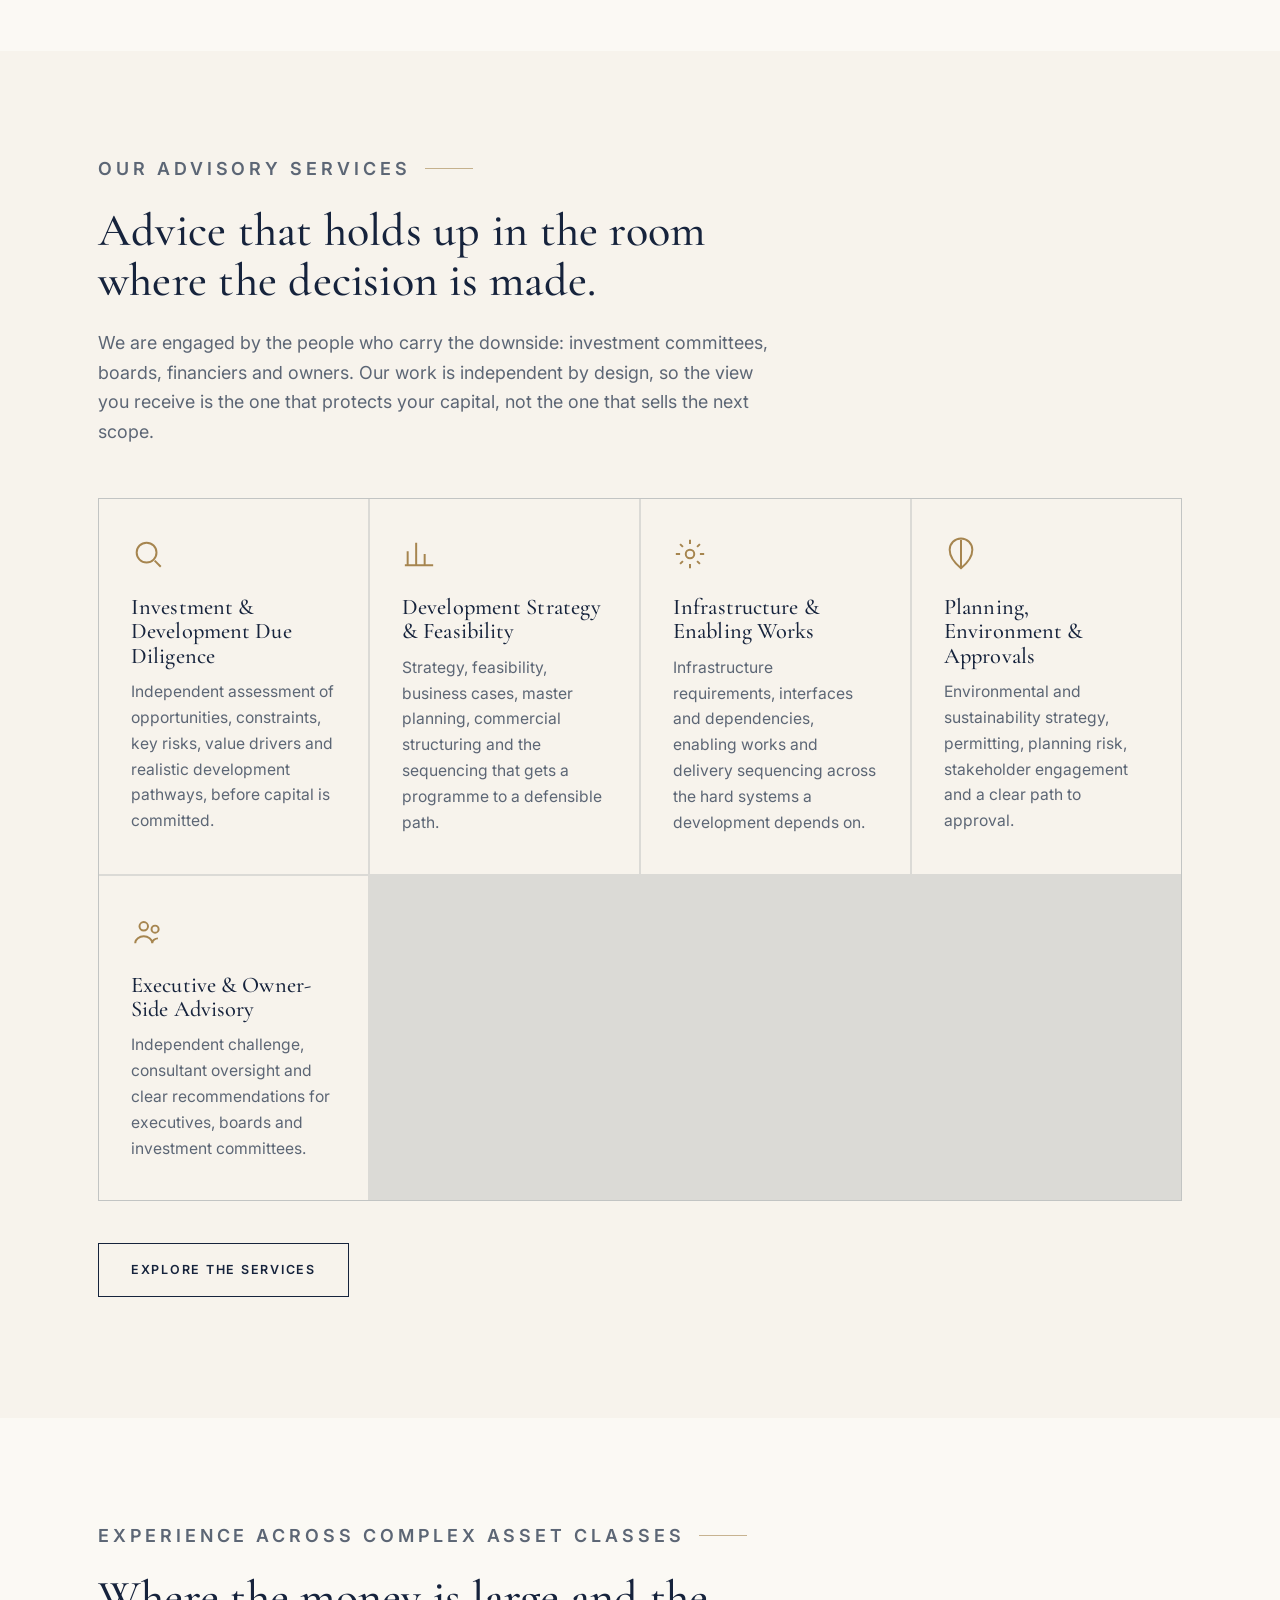
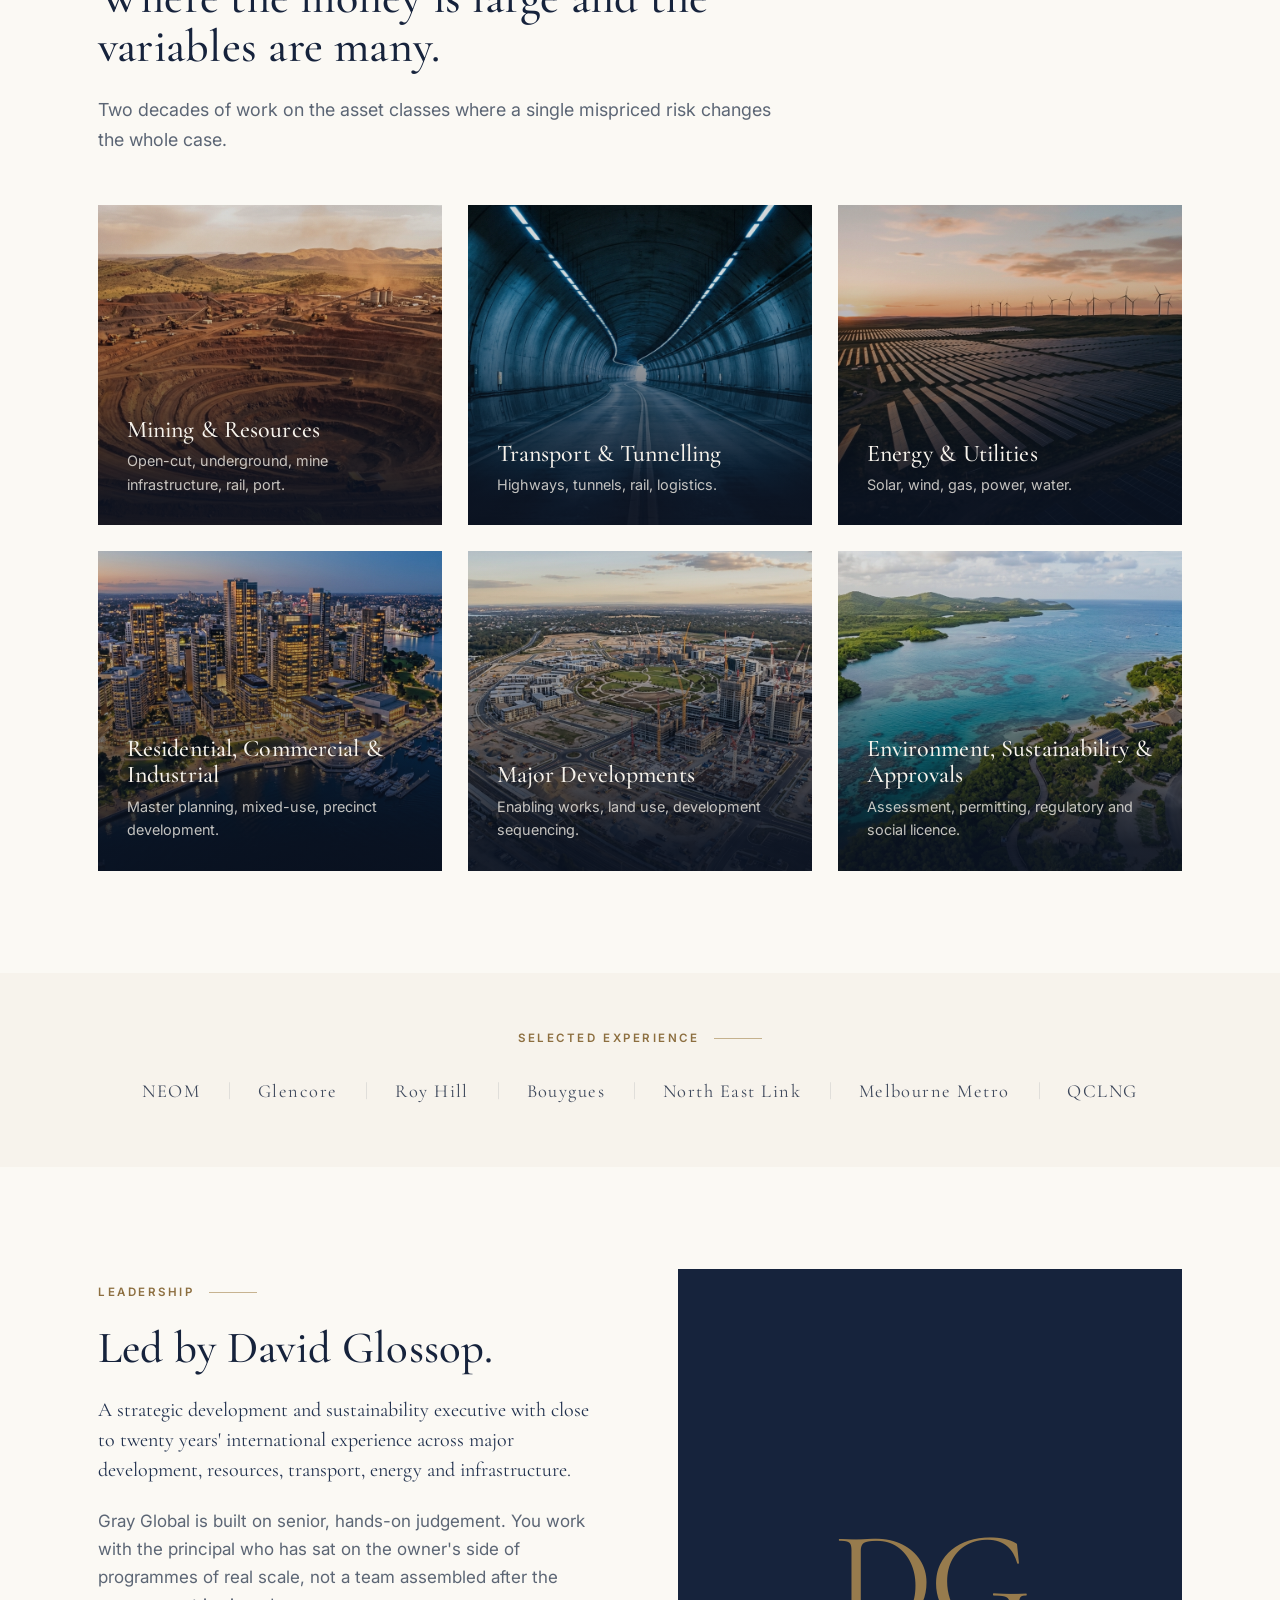
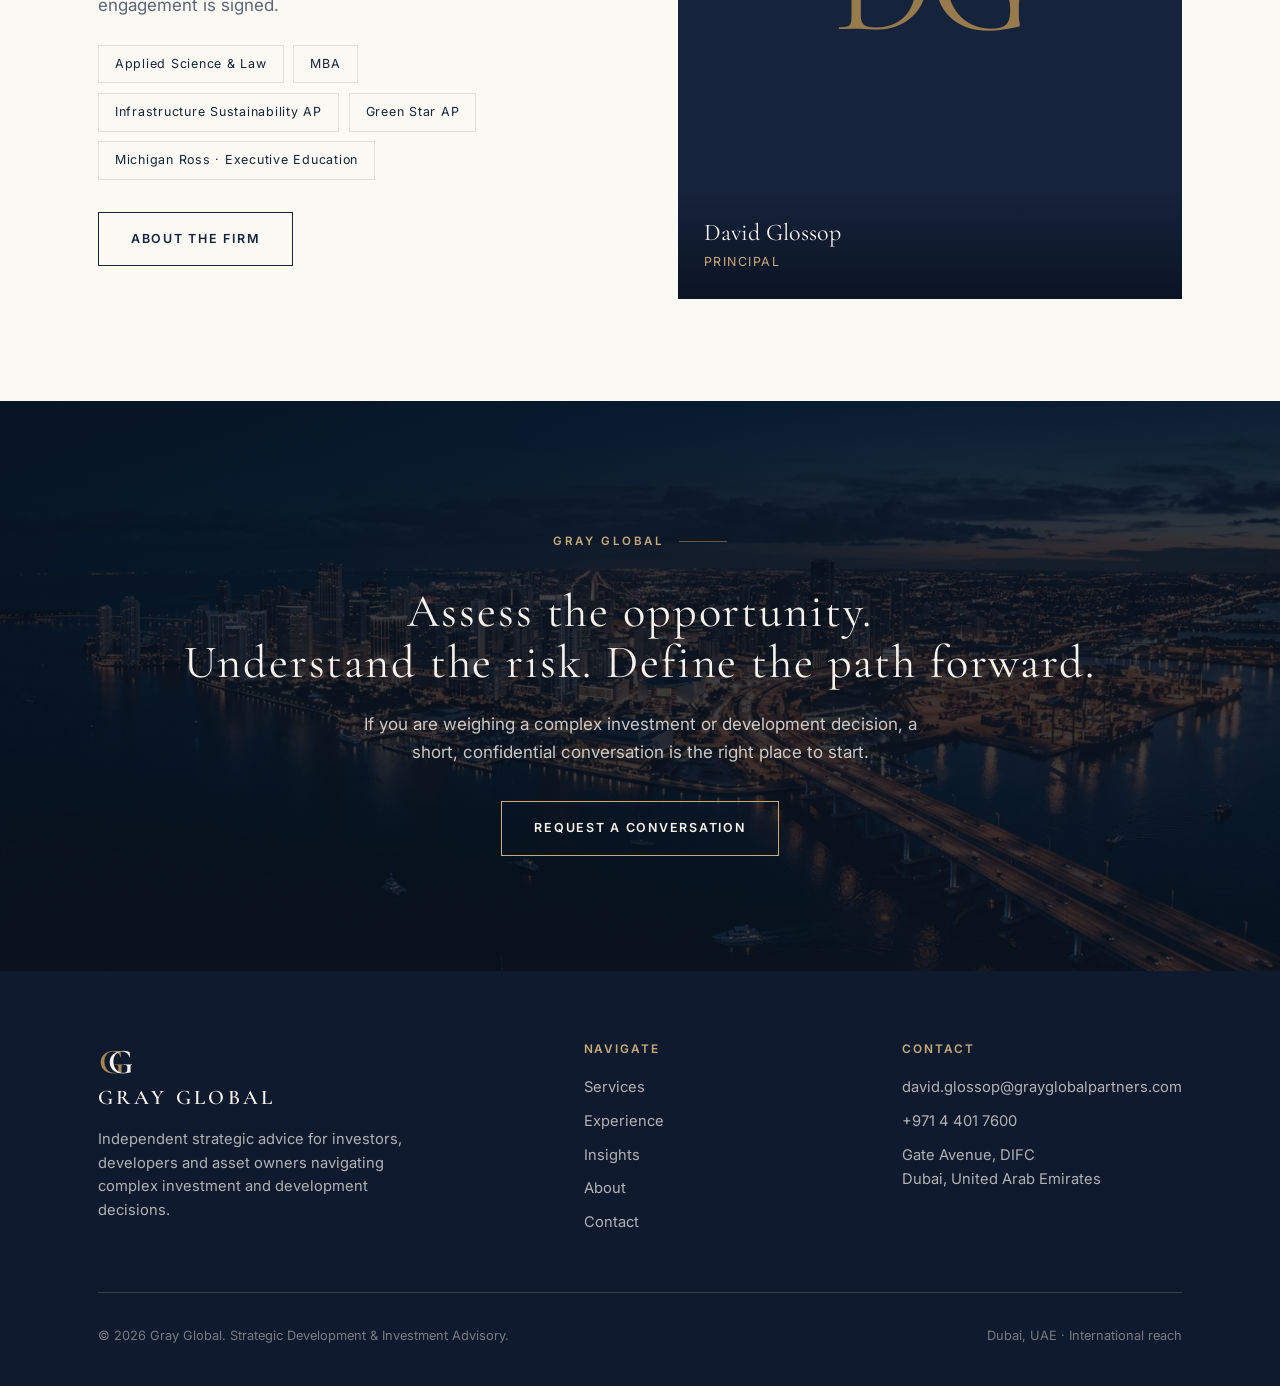
==== commit c3ff5d37: "About: real LinkedIn link + bio detail from David's public profile Sustainability + multi-sector dev" ====
--- a/public/index.html
+++ b/public/index.html
@@ -134,12 +134,13 @@
       <div>
         <p class="eyebrow">Leadership</p>
         <h2 style="font-size:clamp(2rem,3.5vw,2.8rem)">Led by David Glossop.</h2>
-        <p class="lede">A development and infrastructure executive with twenty years' international experience across major development, resources, transport, energy and infrastructure.</p>
+        <p class="lede">A strategic development and sustainability executive with close to twenty years' international experience across major development, resources, transport, energy and infrastructure.</p>
         <p style="color:var(--muted)">Gray Global is built on senior, hands-on judgement. You work with the principal who has sat on the owner's side of programmes of real scale, not a team assembled after the engagement is signed.</p>
         <div class="creds">
-          <span class="cred">Law</span>
-          <span class="cred">Applied Science</span>
+          <span class="cred">Applied Science &amp; Law</span>
           <span class="cred">MBA</span>
+          <span class="cred">Infrastructure Sustainability AP</span>
+          <span class="cred">Green Star AP</span>
           <span class="cred">Michigan Ross · Executive Education</span>
         </div>
         <p style="margin-top:2rem"><a href="about.html" class="btn">About the firm</a></p>
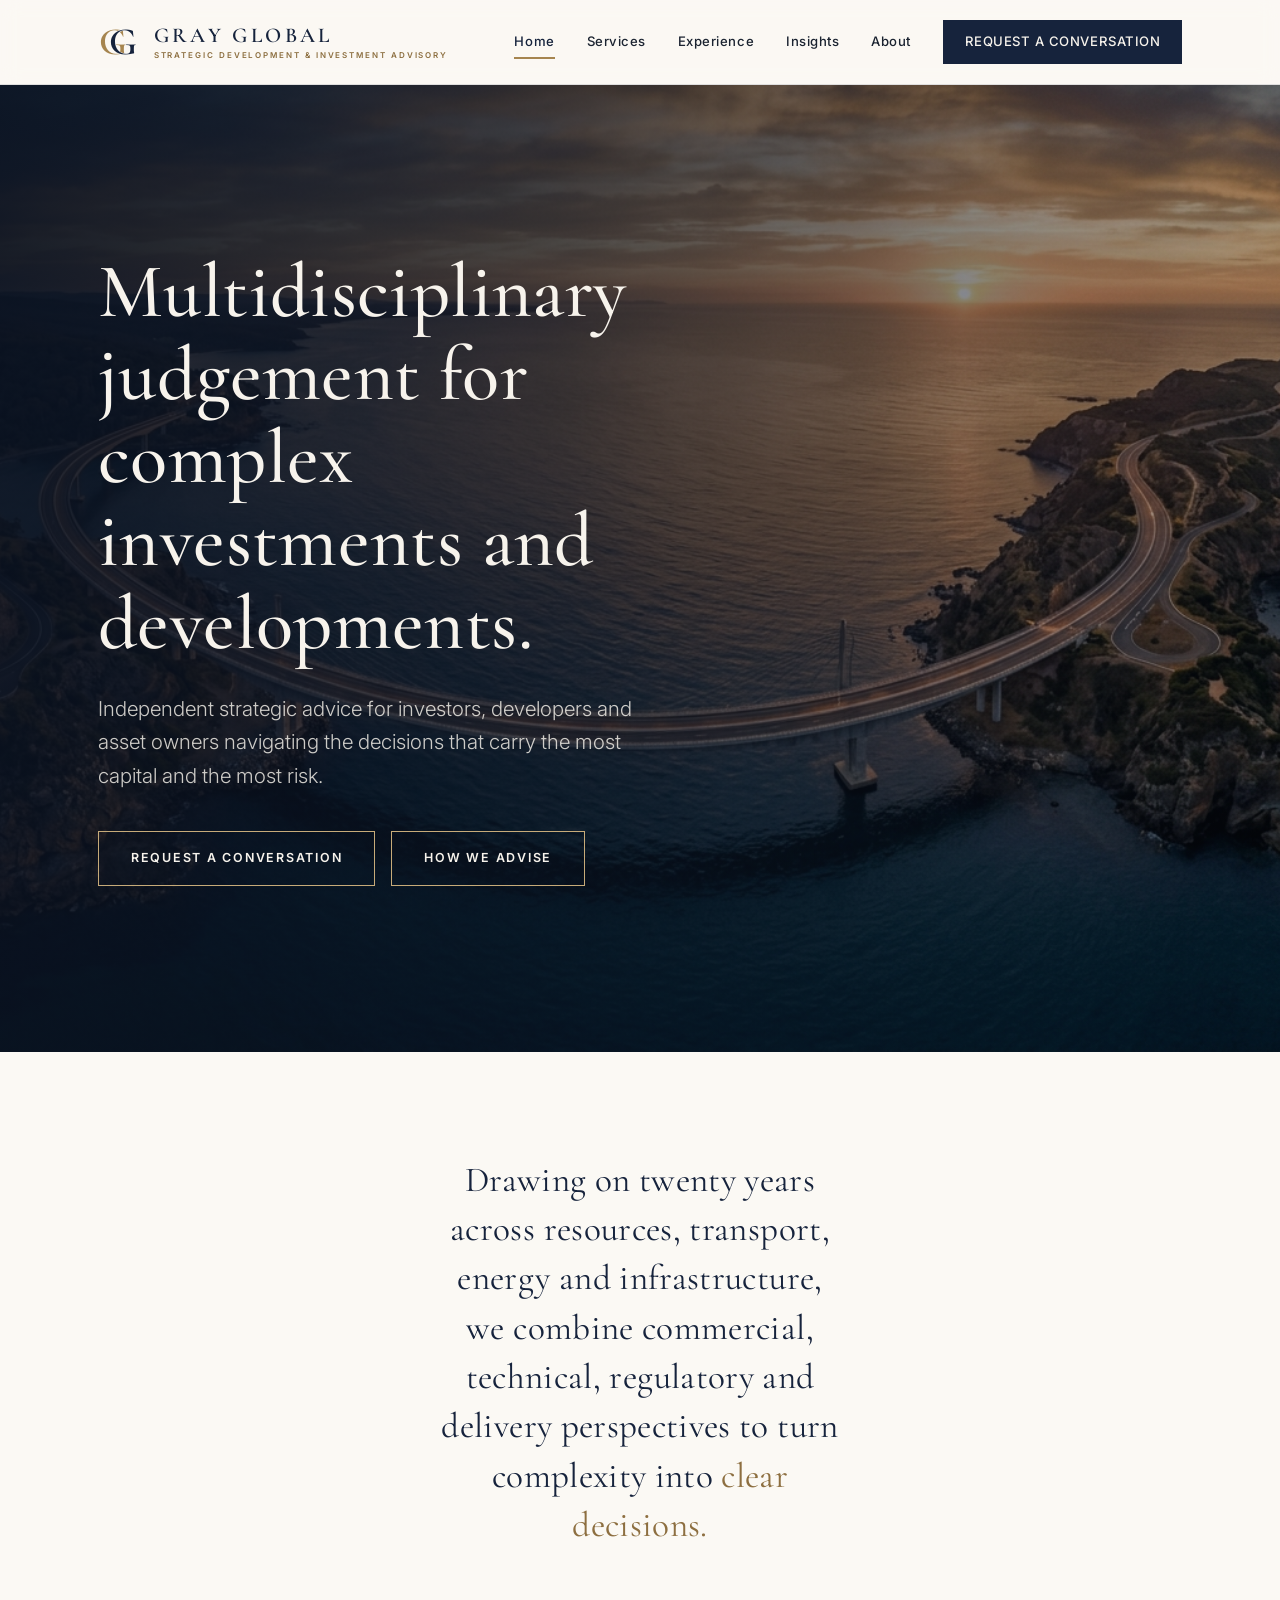
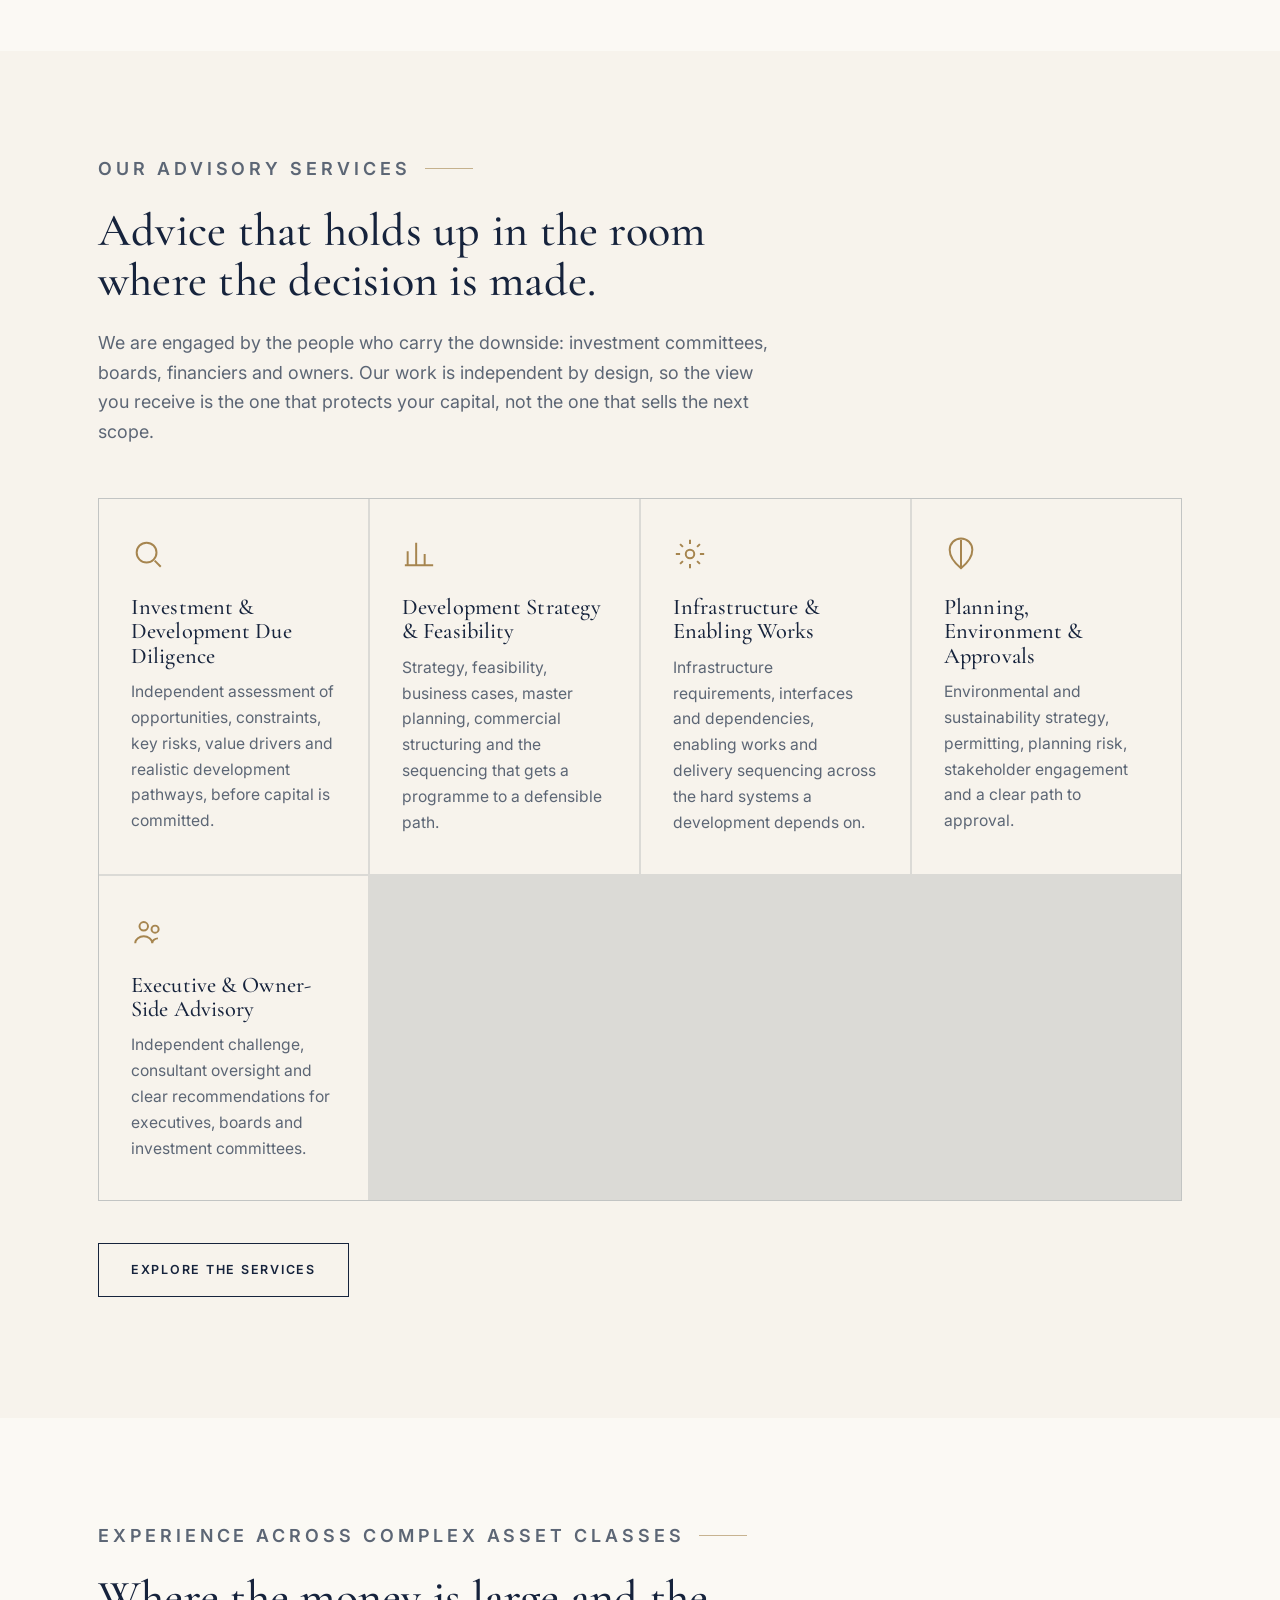
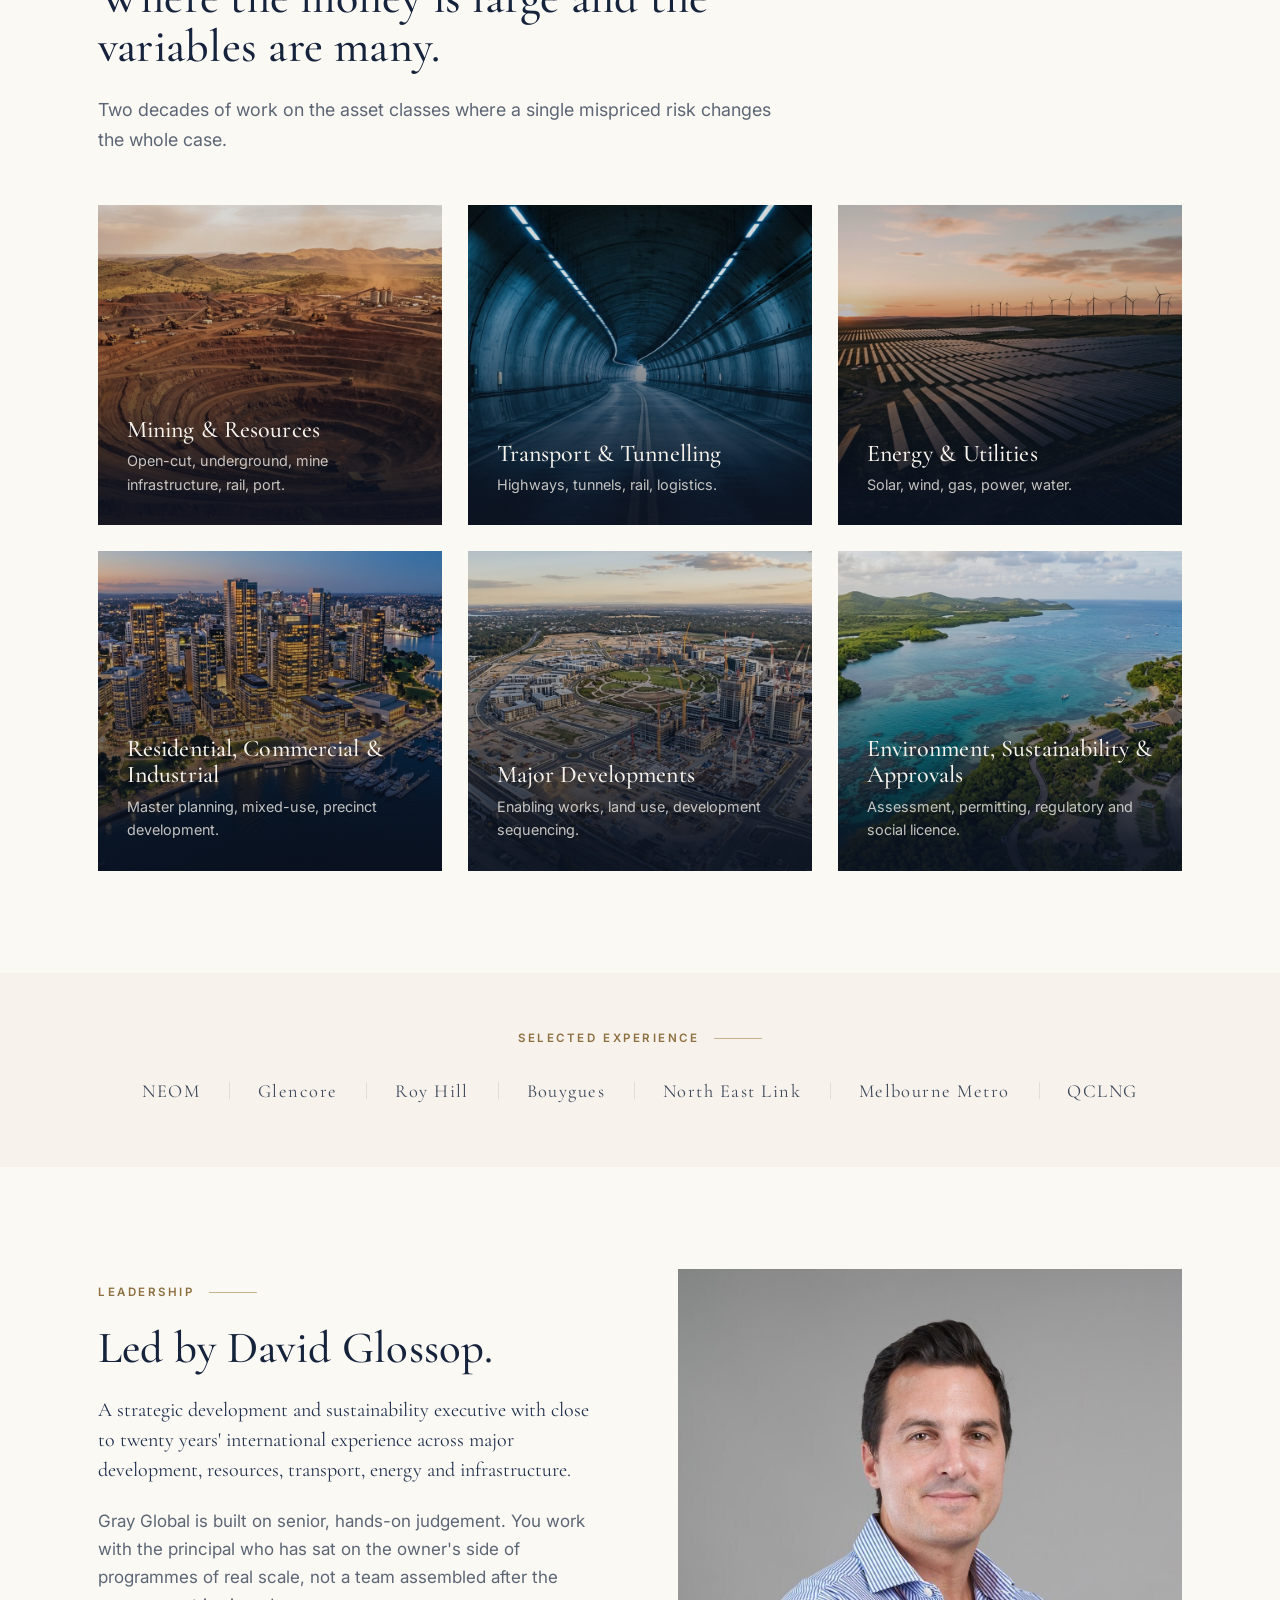
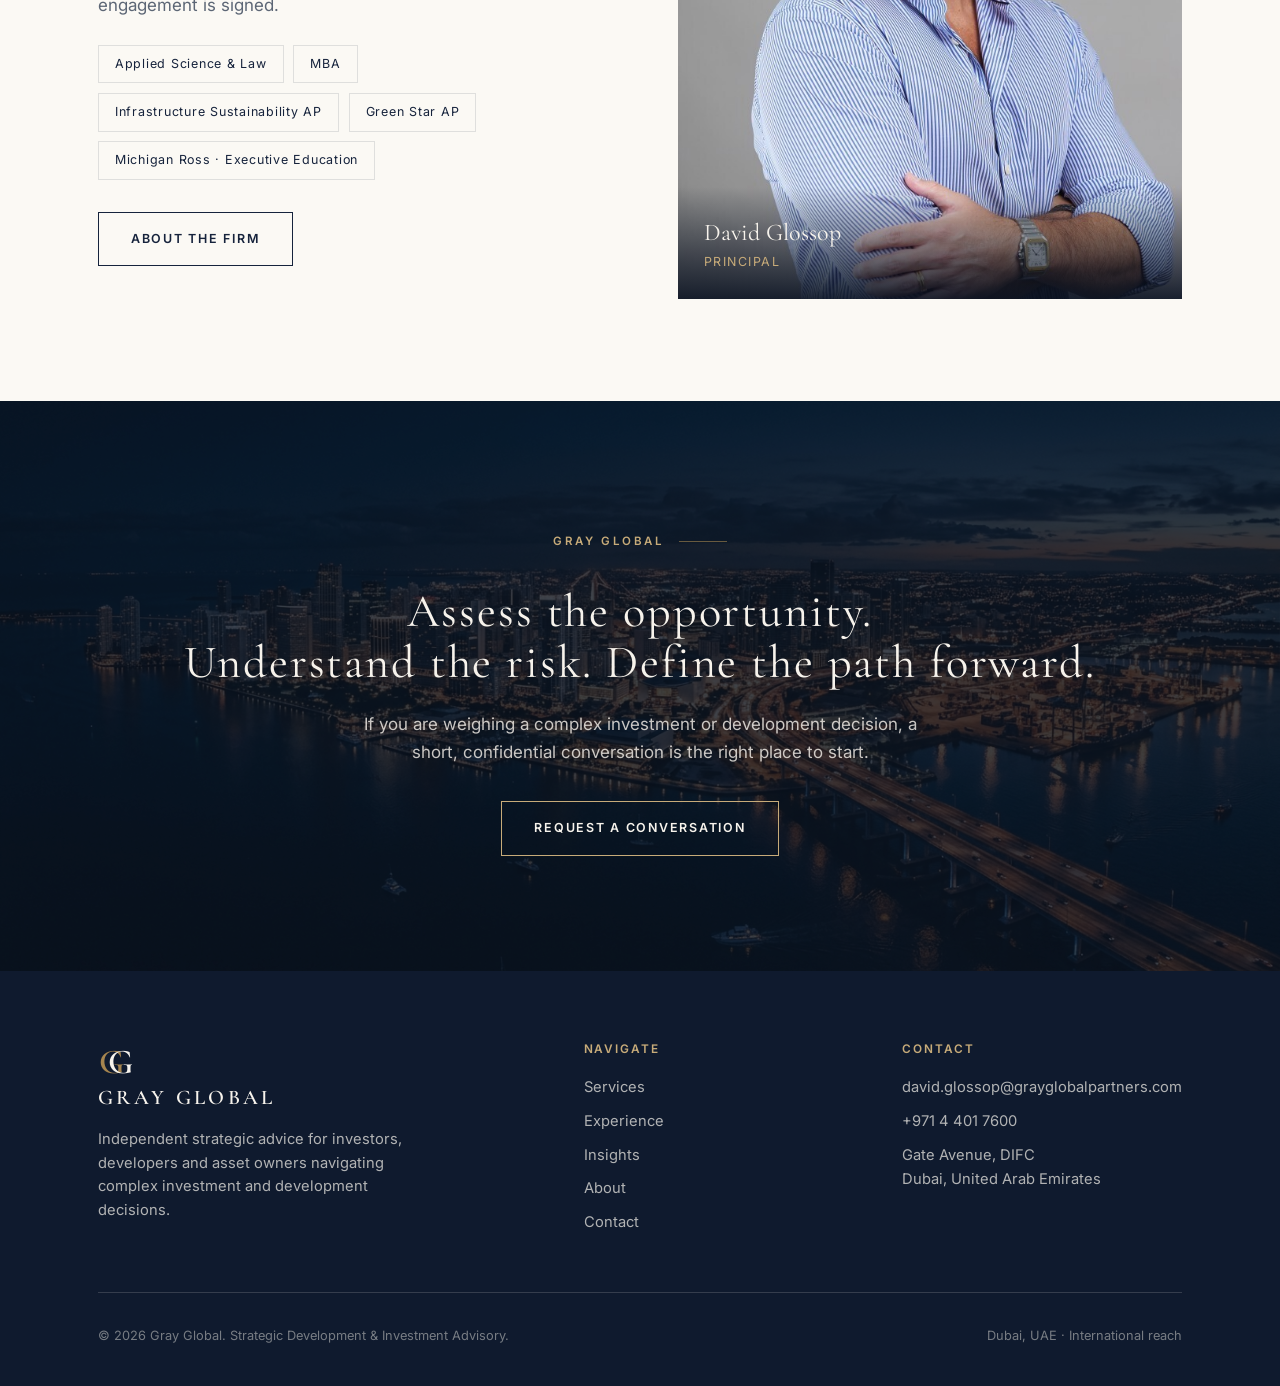
==== commit 7cca4138: "Add David's headshot; fix hero width alignment - Hero .wrap collapsed to content width inside its fl" ====
--- a/public/index.html
+++ b/public/index.html
@@ -146,7 +146,7 @@
         <p style="margin-top:2rem"><a href="about.html" class="btn">About the firm</a></p>
       </div>
       <div class="portrait">
-        <div class="initials">DG</div>
+        <img src="img/david-glossop.jpg" alt="David Glossop, Principal of Gray Global">
         <div class="cap"><div class="n">David Glossop</div><div class="r">Principal</div></div>
       </div>
     </div>
--- a/public/css/style.css
+++ b/public/css/style.css
@@ -152,7 +152,7 @@
   content: ""; position: absolute; inset: 0;
   background: linear-gradient(100deg, rgba(10,18,33,0.92) 0%, rgba(10,18,33,0.70) 42%, rgba(10,18,33,0.25) 100%);
 }
-.hero .wrap { position: relative; z-index: 2; padding-top: 4rem; padding-bottom: 4rem; }
+.hero .wrap { position: relative; z-index: 2; width: 100%; padding-top: 4rem; padding-bottom: 4rem; }
 .hero h1 {
   color: var(--cream);
   font-size: clamp(2.6rem, 6vw, 4.9rem);
@@ -280,7 +280,8 @@
 /* ---------- about ---------- */
 .lead-split { display: grid; grid-template-columns: 1fr 1fr; gap: clamp(2rem, 6vw, 5rem); align-items: center; }
 .portrait { background: var(--navy); aspect-ratio: 4/5; position: relative; overflow: hidden; display: flex; align-items: flex-end; }
-.portrait .initials { font-family: var(--serif); font-size: 9rem; color: var(--bronze); opacity: 0.9; position: absolute; inset: 0; display: flex; align-items: center; justify-content: center; letter-spacing: -0.04em; }
+.portrait .initials { font-family: var(--serif); font-size: 9rem; color: var(--bronze); opacity: 0.9; position: absolute; inset: 0; display: flex; align-items: center; justify-content: center; letter-spacing: -0.04em; z-index: 0; }
+.portrait img { position: absolute; inset: 0; width: 100%; height: 100%; object-fit: cover; object-position: center 20%; z-index: 1; }
 .portrait .cap { position: relative; z-index: 2; padding: 1.6rem; color: var(--cream); background: linear-gradient(to top, rgba(10,18,33,0.9), transparent); width: 100%; }
 .portrait .cap .n { font-family: var(--serif); font-size: 1.5rem; }
 .portrait .cap .r { font-size: 0.78rem; letter-spacing: 0.12em; text-transform: uppercase; color: var(--bronze-light); }
